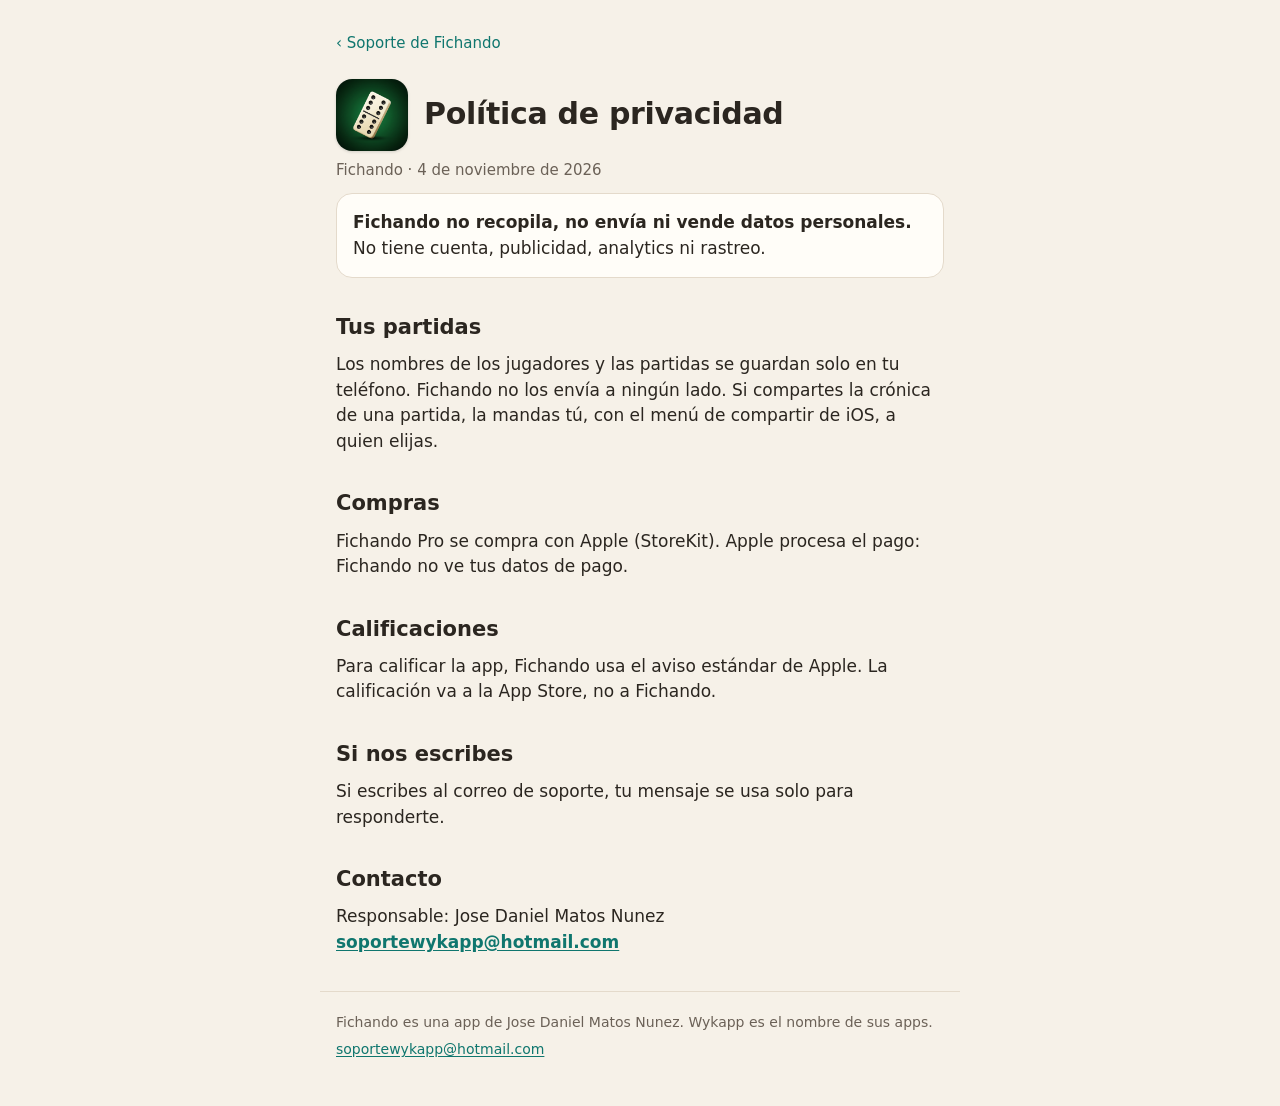
==== fichando/privacidad/index.html @ a133b5ab "Sitio de soporte de Wykapp con Fichando y su privacidad Co-Authored-By: Claude Opus 5.5 <noreply@ant" ====
<!doctype html>
<html lang="es">
<head>
<meta charset="utf-8">
<meta name="viewport" content="width=device-width, initial-scale=1, viewport-fit=cover">
<title>Privacidad de Fichando</title>
<meta name="description" content="Política de privacidad de Fichando.">
<meta name="theme-color" content="#F6F1E8" media="(prefers-color-scheme: light)">
<meta name="theme-color" content="#1C1915" media="(prefers-color-scheme: dark)">
<link rel="stylesheet" href="/estilo.css">
<link rel="apple-touch-icon" href="/fichando/icono.png">
</head>
<body>
<main>
  <p class="miga"><a href="/fichando/">‹ Soporte de Fichando</a></p>

  <div class="cabecera">
    <img class="icono" src="/fichando/icono.png" width="72" height="72" alt="Ícono de Fichando">
    <h1>Política de privacidad</h1>
  </div>
  <p class="fecha">Fichando · 4 de noviembre de 2026</p>

  <div class="tarjeta">
    <p><strong>Fichando no recopila, no envía ni vende datos personales.</strong> No tiene cuenta, publicidad, analytics ni rastreo.</p>
  </div>

  <h2>Tus partidas</h2>
  <p>Los nombres de los jugadores y las partidas se guardan solo en tu teléfono. Fichando no los envía a ningún lado. Si compartes la crónica de una partida, la mandas tú, con el menú de compartir de iOS, a quien elijas.</p>

  <h2>Compras</h2>
  <p>Fichando Pro se compra con Apple (StoreKit). Apple procesa el pago: Fichando no ve tus datos de pago.</p>

  <h2>Calificaciones</h2>
  <p>Para calificar la app, Fichando usa el aviso estándar de Apple. La calificación va a la App Store, no a Fichando.</p>

  <h2>Si nos escribes</h2>
  <p>Si escribes al correo de soporte, tu mensaje se usa solo para responderte.</p>

  <h2>Contacto</h2>
  <p>Responsable: Jose Daniel Matos Nunez<br>
  <a class="correo" href="mailto:soportewykapp@hotmail.com?subject=Privacidad%20de%20Fichando">soportewykapp@hotmail.com</a></p>
</main>
<footer>
  <p>Fichando es una app de Jose Daniel Matos Nunez. Wykapp es el nombre de sus apps.</p>
  <p><a href="mailto:soportewykapp@hotmail.com">soportewykapp@hotmail.com</a></p>
</footer>
</body>
</html>
---- estilo.css ----
:root {
  color-scheme: light dark;
  --fondo: #F6F1E8;
  --superficie: #FFFDF8;
  --texto: #2B2620;
  --suave: #6B6157;
  --verde: #0F766E;
  --linea: #E4DACB;
}

@media (prefers-color-scheme: dark) {
  :root {
    --fondo: #1C1915;
    --superficie: #27231E;
    --texto: #F1EADF;
    --suave: #B5AA9C;
    --verde: #5CC5B8;
    --linea: #3A342C;
  }
}

* { box-sizing: border-box; }

html {
  -webkit-text-size-adjust: 100%;
  text-size-adjust: 100%;
}

body {
  margin: 0;
  background: var(--fondo);
  color: var(--texto);
  font-family: ui-rounded, -apple-system, BlinkMacSystemFont, "SF Pro Rounded", system-ui, "Segoe UI", Roboto, sans-serif;
  font-size: 17px;
  line-height: 1.5;
}

main {
  max-width: 640px;
  margin: 0 auto;
  padding: 32px 16px 24px;
  padding-left: max(16px, env(safe-area-inset-left));
  padding-right: max(16px, env(safe-area-inset-right));
}

a { color: var(--verde); text-underline-offset: 2px; }

.miga { font-size: 15px; margin: 0 0 24px; }
.miga a { text-decoration: none; }

.cabecera {
  display: flex;
  align-items: center;
  gap: 16px;
  margin-bottom: 8px;
}

.icono {
  width: 72px;
  height: 72px;
  border-radius: 22.5%;
  flex: none;
  box-shadow: 0 1px 3px rgba(0, 0, 0, 0.15);
}

h1 {
  font-size: 30px;
  line-height: 1.15;
  margin: 0;
  letter-spacing: -0.01em;
}

h2 {
  font-size: 21px;
  line-height: 1.25;
  margin: 36px 0 12px;
}

h3 {
  font-size: 17px;
  margin: 0 0 6px;
}

p, ul { margin: 0 0 12px; }
ul { padding-left: 22px; }
li { margin-bottom: 6px; }

.entrada {
  font-size: 19px;
  color: var(--suave);
  margin-top: 12px;
}

.tarjeta {
  background: var(--superficie);
  border: 1px solid var(--linea);
  border-radius: 16px;
  padding: 16px;
  margin-bottom: 12px;
}

.tarjeta p:last-child, .tarjeta ul:last-child { margin-bottom: 0; }

.app {
  display: flex;
  align-items: center;
  gap: 14px;
  text-decoration: none;
  color: var(--texto);
}

.app .icono { width: 56px; height: 56px; }
.app strong { display: block; font-size: 19px; }
.app span { color: var(--suave); font-size: 15px; }
.app .ir { margin-left: auto; color: var(--verde); font-size: 22px; }

.correo {
  display: inline-block;
  font-weight: 600;
  word-break: break-all;
}

.fecha { color: var(--suave); font-size: 15px; }

footer {
  max-width: 640px;
  margin: 0 auto;
  padding: 20px 16px 40px;
  border-top: 1px solid var(--linea);
  color: var(--suave);
  font-size: 14px;
}

footer p { margin: 0 0 6px; }
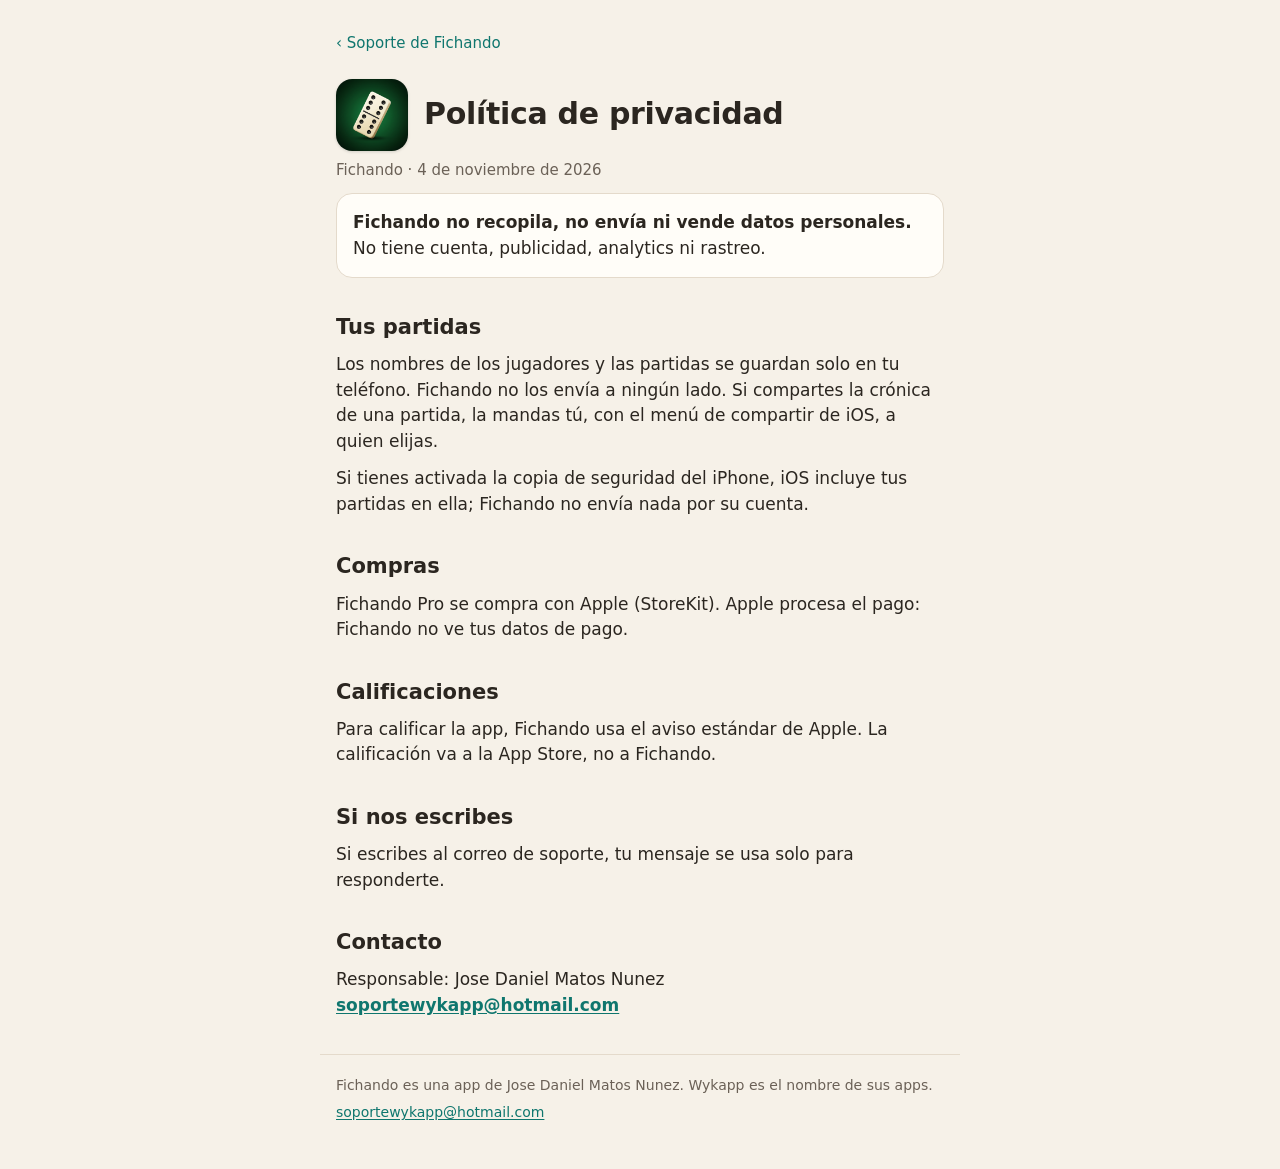
==== commit 976f777f: "Fichando: las partidas en la copia de seguridad del iPhone Co-Authored-By: Claude Opus 5.5 <noreply@" ====
--- a/fichando/privacidad/index.html
+++ b/fichando/privacidad/index.html
@@ -26,6 +26,7 @@
 
   <h2>Tus partidas</h2>
   <p>Los nombres de los jugadores y las partidas se guardan solo en tu teléfono. Fichando no los envía a ningún lado. Si compartes la crónica de una partida, la mandas tú, con el menú de compartir de iOS, a quien elijas.</p>
+  <p>Si tienes activada la copia de seguridad del iPhone, iOS incluye tus partidas en ella; Fichando no envía nada por su cuenta.</p>
 
   <h2>Compras</h2>
   <p>Fichando Pro se compra con Apple (StoreKit). Apple procesa el pago: Fichando no ve tus datos de pago.</p>
